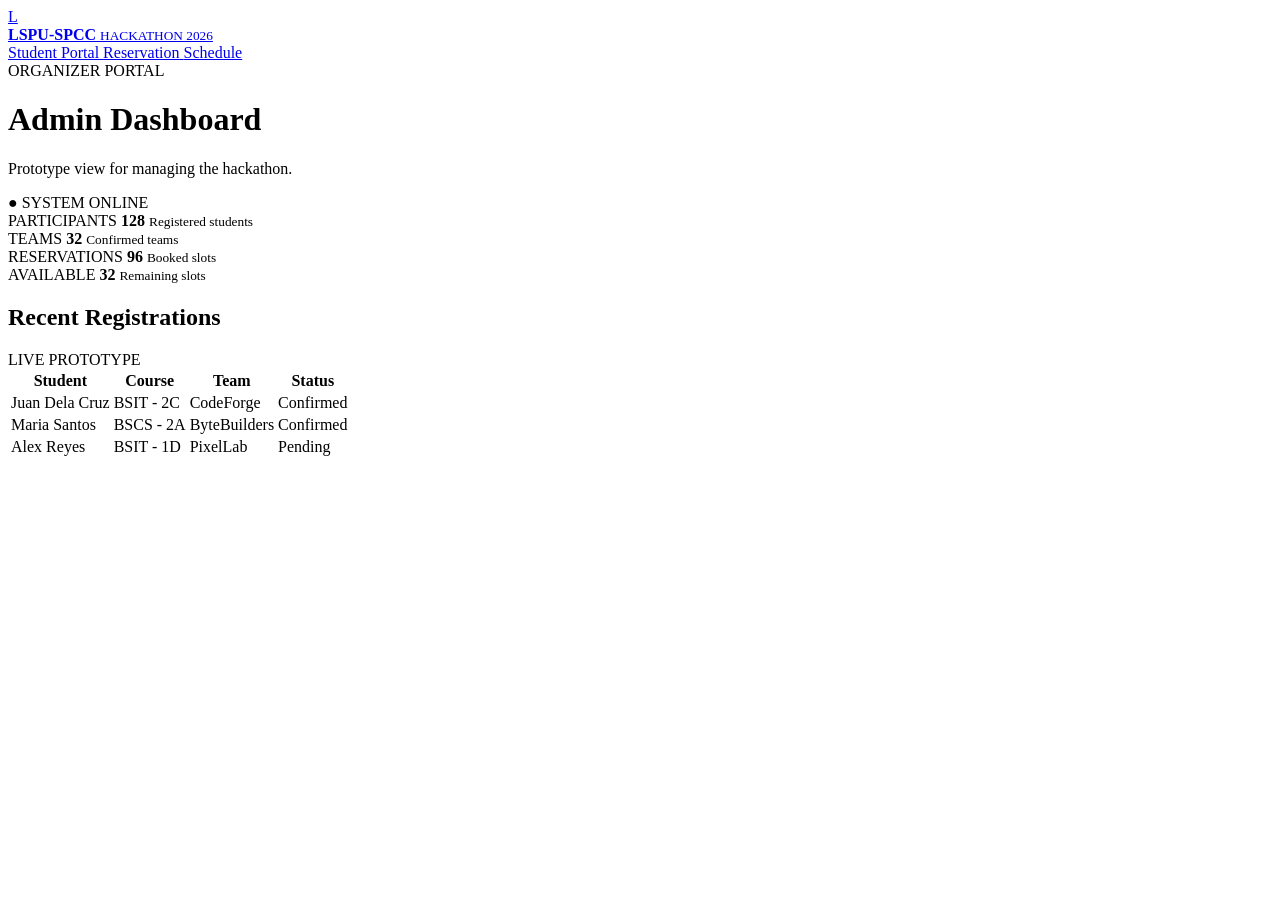
==== admin.html @ 0a04799a "Add files via upload" ====
<!DOCTYPE html>
<html lang="en">

<head>
    <meta charset="UTF-8">
    <meta name="viewport" content="width=device-width, initial-scale=1">
    <title>Admin | LSPU-SPCC Hackathon</title>
    <link rel="stylesheet" href="css/style.css">
</head>

<body class="app-page">

    <nav class="navbar">

        <a href="index.html" class="brand">

            <span class="brand-mark">L</span>

            <div>
                <b>LSPU-SPCC</b>
                <small>HACKATHON 2026</small>
            </div>

        </a>


        <div class="nav-links">

            <a href="dashboard.html">
                Student Portal
            </a>
            <a href="reservation.html">
                Reservation
            </a>

            <a href="schedule.html">
                Schedule
            </a>

        </div>

    </nav>


    <main class="content">

        <div class="welcome">

            <div>

                <span class="eyebrow">
                    ORGANIZER PORTAL
                </span>

                <h1>
                    Admin Dashboard
                </h1>

                <p>
                    Prototype view for managing the hackathon.
                </p>

            </div>

            <span class="status">
                ● SYSTEM ONLINE
            </span>

        </div>


        <div class="cards four">

            <div class="dash-card">

                <span>
                    PARTICIPANTS
                </span>

                <b>
                    128
                </b>

                <small>
                    Registered students
                </small>

            </div>


            <div class="dash-card">

                <span>
                    TEAMS
                </span>

                <b>
                    32
                </b>

                <small>
                    Confirmed teams
                </small>

            </div>


            <div class="dash-card">

                <span>
                    RESERVATIONS
                </span>

                <b>
                    96
                </b>

                <small>
                    Booked slots
                </small>

            </div>


            <div class="dash-card">

                <span>
                    AVAILABLE
                </span>

                <b>
                    32
                </b>

                <small>
                    Remaining slots
                </small>

            </div>

        </div>


        <section class="panel table-panel">

            <div class="panel-head">

                <h2>
                    Recent Registrations
                </h2>

                <span class="badge">
                    LIVE PROTOTYPE
                </span>

            </div>


            <table>

                <thead>

                    <tr>
                        <th>Student</th>
                        <th>Course</th>
                        <th>Team</th>
                        <th>Status</th>
                    </tr>

                </thead>


                <tbody>

                    <tr>

                        <td>
                            Juan Dela Cruz
                        </td>

                        <td>
                            BSIT - 2C
                        </td>

                        <td>
                            CodeForge
                        </td>

                        <td>
                            <span class="badge">
                                Confirmed
                            </span>
                        </td>

                    </tr>


                    <tr>

                        <td>
                            Maria Santos
                        </td>

                        <td>
                            BSCS - 2A
                        </td>

                        <td>
                            ByteBuilders
                        </td>

                        <td>
                            <span class="badge">
                                Confirmed
                            </span>
                        </td>

                    </tr>


                    <tr>

                        <td>
                            Alex Reyes
                        </td>

                        <td>
                            BSIT - 1D
                        </td>

                        <td>
                            PixelLab
                        </td>

                        <td>
                            <span class="badge">
                                Pending
                            </span>
                        </td>

                    </tr>

                </tbody>

            </table>

        </section>

    </main>

</body>

</html>
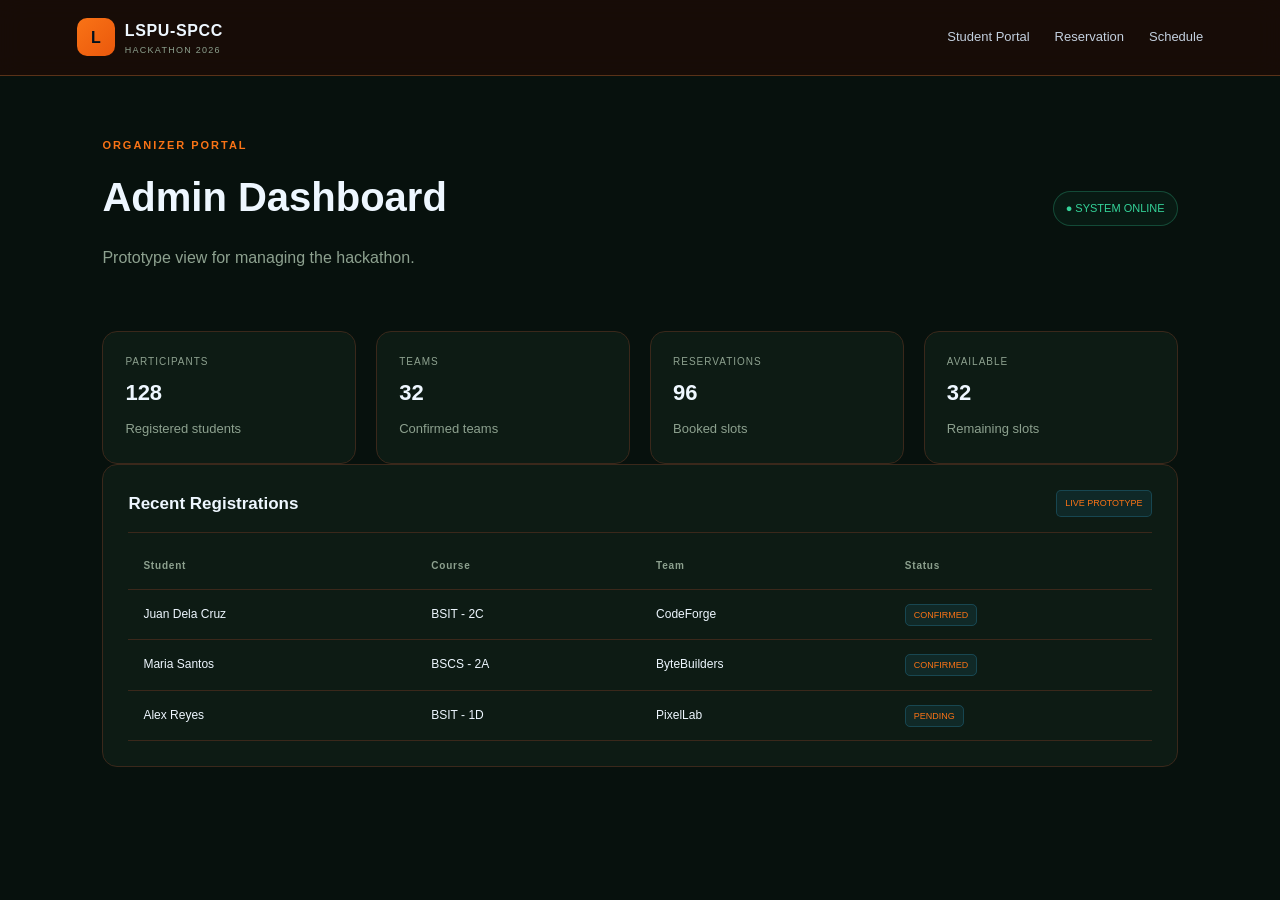
==== commit 1323e7ce: "Update stylesheet link in admin.html" ====
--- a/admin.html
+++ b/admin.html
@@ -5,7 +5,7 @@
     <meta charset="UTF-8">
     <meta name="viewport" content="width=device-width, initial-scale=1">
     <title>Admin | LSPU-SPCC Hackathon</title>
-    <link rel="stylesheet" href="css/style.css">
+    <link rel="stylesheet" href="style.css">
 </head>
 
 <body class="app-page">
@@ -250,4 +250,4 @@
 
 </body>
 
-</html>+</html>
--- a/style.css
+++ b/style.css
@@ -0,0 +1,979 @@
+@import url('https://fonts.googleapis.com/css2?family=Inter:wght@400;500;600;700;800&display=swap');
+
+:root {
+    --bg: #07110d;
+    --panel: #0d1b14;
+    --panel2: #102218;
+    --text: #eef7ff;
+    --muted: #8da18f;
+
+    /* ORANGE THEME */
+    --accent: #f97316;
+    --accent2: #ea580c;
+
+    --line: #3a281b;
+    --green: #34d399;
+}
+
+* {
+    box-sizing: border-box;
+}
+
+html {
+    scroll-behavior: smooth;
+}
+
+body {
+    margin: 0;
+    background: var(--bg);
+    color: var(--text);
+    font-family: Inter, Arial, sans-serif;
+    line-height: 1.6;
+}
+
+a {
+    text-decoration: none;
+    color: inherit;
+}
+
+.navbar {
+    height: 76px;
+    display: flex;
+    align-items: center;
+    justify-content: space-between;
+    padding: 0 6%;
+    border-bottom: 1px solid #5a3218;
+    background: rgba(25, 13, 7, .92);
+    backdrop-filter: blur(12px);
+    position: sticky;
+    top: 0;
+    z-index: 10;
+}
+
+/* Orange brand icon */
+.brand-mark {
+    background: linear-gradient(135deg, #f97316, #ea580c);
+    color: #1a0a00;
+}
+
+/* Navbar links */
+.nav-links {
+    color: #d8c3b5;
+}
+
+/* Active and hover links */
+.nav-links a:hover,
+.active {
+    color: #f97316 !important;
+}
+
+.brand {
+    display: flex;
+    align-items: center;
+    gap: 10px;
+}
+
+.brand-mark {
+    width: 38px;
+    height: 38px;
+    border-radius: 10px;
+    background: linear-gradient(135deg, var(--accent), var(--accent2));
+    display: grid;
+    place-items: center;
+    font-weight: 800;
+    color: #00111e;
+}
+
+.brand b {
+    display: block;
+    letter-spacing: .04em;
+}
+
+.brand small {
+    display: block;
+    color: var(--muted);
+    font-size: 9px;
+    letter-spacing: .14em;
+}
+
+.nav-links {
+    display: flex;
+    gap: 25px;
+    align-items: center;
+    font-size: 13px;
+    color: #c3d0df;
+}
+
+.nav-links a:hover,
+.active {
+    color: var(--accent) !important;
+}
+
+.btn {
+    display: inline-block;
+    border: 0;
+    border-radius: 9px;
+    padding: 10px 17px;
+    background: var(--accent);
+    color: #03111d;
+    font-weight: 700;
+    cursor: pointer;
+    transition: .2s;
+}
+
+.btn:hover {
+    transform: translateY(-2px);
+    background: #7dd3fc;
+}
+
+.btn-outline {
+    background: transparent;
+    color: var(--text);
+    border: 1px solid var(--line);
+}
+
+.btn-lg {
+    padding: 14px 22px;
+}
+
+.btn-full {
+    width: 100%;
+    font-size: 15px;
+}
+
+.hero {
+    min-height: calc(100vh - 76px);
+    display: grid;
+    grid-template-columns: 1.1fr .9fr;
+    align-items: center;
+    gap: 50px;
+    padding: 70px 8%;
+    background: radial-gradient(
+        circle at 75% 45%,
+        #123552 0,
+        transparent 35%
+    );
+}
+
+.eyebrow {
+    font-size: 11px;
+    letter-spacing: .18em;
+    color: var(--accent);
+    font-weight: 800;
+}
+
+.hero h1 {
+    font-size: clamp(48px, 7vw, 86px);
+    line-height: 1.02;
+    margin: 16px 0;
+}
+
+.hero h1 span,
+h2 span {
+    color: var(--accent);
+}
+
+.hero p {
+    max-width: 590px;
+    color: var(--muted);
+    font-size: 17px;
+}
+
+.hero-actions {
+    display: flex;
+    align-items: center;
+    gap: 25px;
+    margin: 30px 0;
+}
+
+.text-link {
+    color: var(--accent);
+    font-weight: 600;
+}
+
+.stats {
+    display: flex;
+    gap: 45px;
+    margin-top: 45px;
+}
+
+.stats b {
+    font-size: 22px;
+    display: block;
+}
+
+.stats span {
+    font-size: 11px;
+    color: var(--muted);
+    text-transform: uppercase;
+    letter-spacing: .1em;
+}
+
+.hero-card {
+    height: 410px;
+    border: 1px solid #20415e;
+    border-radius: 24px;
+    background: linear-gradient(145deg, #0e2439, #07131f);
+    display: grid;
+    place-items: center;
+    position: relative;
+    overflow: hidden;
+    box-shadow: 0 30px 80px #0005;
+}
+
+.hero-card:before {
+    content: "";
+    width: 280px;
+    height: 280px;
+    border: 1px solid #38bdf833;
+    border-radius: 50%;
+    position: absolute;
+}
+
+.hero-orbit {
+    font-size: 100px;
+    filter: drop-shadow(0 0 25px #38bdf899);
+}
+
+.floating-tag {
+    position: absolute;
+    top: 25px;
+    right: 25px;
+    color: var(--green);
+    border: 1px solid #34d39955;
+    background: #34d39912;
+    padding: 7px 10px;
+    border-radius: 30px;
+    font-size: 10px;
+    font-weight: 800;
+}
+
+.code-window {
+    position: absolute;
+    bottom: 25px;
+    left: 25px;
+    right: 25px;
+    padding: 17px;
+    border: 1px solid var(--line);
+    background: #06101c;
+    border-radius: 13px;
+}
+
+.code-window span {
+    color: var(--accent);
+    font-size: 25px;
+}
+
+.code-window i {
+    display: inline-block;
+    width: 7px;
+    height: 7px;
+    background: #587089;
+    border-radius: 50%;
+    margin-left: 5px;
+}
+
+.code-window div {
+    float: right;
+}
+
+.code-window p {
+    font-family: monospace;
+    color: #7dd3fc;
+    font-size: 12px;
+    margin: 7px 0 0;
+}
+
+.section {
+    padding: 90px 8%;
+}
+
+.section-heading {
+    text-align: center;
+    max-width: 720px;
+    margin: auto;
+}
+
+.section-heading h2 {
+    font-size: 42px;
+    line-height: 1.15;
+    margin: 12px 0;
+}
+
+.section-heading p {
+    color: var(--muted);
+}
+
+.cards {
+    display: grid;
+    gap: 20px;
+    margin-top: 45px;
+}
+
+.three {
+    grid-template-columns: repeat(3, 1fr);
+}
+
+.four {
+    grid-template-columns: repeat(4, 1fr);
+}
+
+.feature-card,
+.dash-card,
+.panel {
+    background: var(--panel);
+    border: 1px solid var(--line);
+    border-radius: 15px;
+}
+
+.feature-card {
+    padding: 30px;
+}
+
+.feature-card .icon {
+    font-size: 28px;
+}
+
+.feature-card h3 {
+    margin-bottom: 5px;
+}
+
+.feature-card p,
+.dash-card small {
+    color: var(--muted);
+    font-size: 13px;
+}
+
+.dark-section {
+    background: #050d17;
+}
+
+.timeline {
+    max-width: 850px;
+    margin: 45px auto 0;
+    border-left: 1px solid #27506e;
+    padding-left: 35px;
+}
+
+.timeline div {
+    padding: 15px 20px;
+    border: 1px solid var(--line);
+    background: var(--panel);
+    border-radius: 10px;
+    margin-bottom: 15px;
+}
+
+.timeline b {
+    color: var(--accent);
+    display: inline-block;
+    width: 110px;
+    font-size: 13px;
+}
+
+.cta {
+    margin: 20px 8% 70px;
+    padding: 35px 45px;
+    border: 1px solid #1c4864;
+    background: linear-gradient(100deg, #0d2235, #0b1725);
+    border-radius: 18px;
+    display: flex;
+    align-items: center;
+    justify-content: space-between;
+}
+
+.cta h2 {
+    margin: 5px 0;
+}
+
+.cta .eyebrow {
+    font-size: 10px;
+}
+
+footer {
+    padding: 25px 8%;
+    border-top: 1px solid var(--line);
+    display: flex;
+    justify-content: space-between;
+    color: #61748b;
+    font-size: 11px;
+}
+
+/* =========================
+   ORANGE LOGIN DESIGN
+   ========================= */
+
+.auth-page {
+    min-height: 100vh;
+    display: grid;
+    place-items: center;
+    padding: 30px;
+    background:
+        radial-gradient(circle at 50% 20%, #4a250d 0, transparent 35%),
+        linear-gradient(135deg, #090909, #17100b);
+}
+
+.auth-shell {
+    width: min(450px, 92%);
+}
+
+.auth-box {
+    background: rgba(25, 18, 12, 0.95);
+    border: 1px solid #713b15;
+    padding: 42px;
+    border-radius: 22px;
+    box-shadow:
+        0 25px 70px rgba(0, 0, 0, .65),
+        0 0 35px rgba(249, 115, 22, .08);
+    position: relative;
+    overflow: hidden;
+}
+
+/* Orange glow at the top */
+.auth-box::before {
+    content: "";
+    position: absolute;
+    top: 0;
+    left: 10%;
+    width: 80%;
+    height: 3px;
+    background: linear-gradient(
+        90deg,
+        transparent,
+        #f97316,
+        #fb923c,
+        #f97316,
+        transparent
+    );
+    box-shadow: 0 0 20px #f97316;
+}
+
+.auth-box.wide {
+    max-width: 650px;
+    margin: auto;
+}
+
+.center {
+    justify-content: center;
+    margin-bottom: 30px;
+}
+
+.auth-box h1 {
+    text-align: center;
+    margin: 5px 0;
+    font-size: 30px;
+    color: #fff7ed;
+}
+
+.muted {
+    text-align: center;
+    color: #a89b8c;
+    font-size: 13px;
+}
+
+.back {
+    display: block;
+    color: #a89b8c;
+    margin-bottom: 15px;
+    font-size: 13px;
+    transition: .2s;
+}
+
+.back:hover {
+    color: #fb923c;
+}
+
+.auth-box form {
+    margin-top: 25px;
+}
+
+label {
+    display: block;
+    color: #e7d7c7;
+    font-size: 12px;
+    font-weight: 600;
+    margin: 18px 0 8px;
+}
+
+input {
+    width: 100%;
+    padding: 13px 14px;
+    border-radius: 10px;
+    border: 1px solid #4a2a16;
+    background: #100d0a;
+    color: #fff;
+    outline: none;
+    transition: .25s;
+}
+
+input::placeholder {
+    color: #71665c;
+}
+
+input:focus {
+    border-color: #f97316;
+    box-shadow: 0 0 0 3px rgba(249, 115, 22, .12);
+    background: #15100c;
+}
+
+.form-grid {
+    display: grid !important;
+    grid-template-columns: 1fr 1fr;
+    gap: 0 15px;
+}
+
+.form-grid .full {
+    grid-column: 1 / -1;
+}
+
+/* Login button */
+.btn-full {
+    width: 100%;
+    font-size: 15px;
+    margin-top: 20px;
+    padding: 14px;
+    border-radius: 10px;
+    background: linear-gradient(
+        135deg,
+        #f97316,
+        #ea580c
+    );
+    color: white;
+    font-weight: 800;
+    border: none;
+    box-shadow: 0 8px 25px rgba(249, 115, 22, .2);
+    transition: .25s;
+}
+
+.btn-full:hover {
+    transform: translateY(-2px);
+    background: linear-gradient(
+        135deg,
+        #fb923c,
+        #f97316
+    );
+    box-shadow: 0 12px 30px rgba(249, 115, 22, .35);
+}
+
+.check {
+    display: flex;
+    gap: 8px;
+    align-items: center;
+}
+
+.check input {
+    width: auto;
+    accent-color: #f97316;
+}
+
+.demo-note {
+    margin-top: 18px;
+    padding: 12px;
+    border-radius: 10px;
+    background: rgba(249, 115, 22, .06);
+    border: 1px solid rgba(249, 115, 22, .2);
+    color: #d6b99e;
+    font-size: 11px;
+}
+
+.switch {
+    text-align: center;
+    color: #a89b8c;
+    font-size: 12px;
+    margin-bottom: 0;
+    margin-top: 20px;
+}
+
+.switch a {
+    color: #fb923c;
+    font-weight: 700;
+    transition: .2s;
+}
+
+.switch a:hover {
+    color: #fdba74;
+}
+
+.app-page {
+    min-height: 100vh;
+}
+
+.dashboard,
+.content {
+    padding: 55px 8%;
+    max-width: 1400px;
+    margin: auto;
+}
+
+.welcome {
+    display: flex;
+    justify-content: space-between;
+    align-items: center;
+    margin-bottom: 35px;
+}
+
+.welcome h1,
+.page-title h1 {
+    font-size: 40px;
+    margin: 8px 0;
+}
+
+.welcome p,
+.page-title p {
+    color: var(--muted);
+}
+
+.status {
+    color: var(--green);
+    font-size: 11px;
+    border: 1px solid #34d39944;
+    background: #34d3990c;
+    padding: 8px 12px;
+    border-radius: 20px;
+}
+
+.dash-card {
+    padding: 22px;
+}
+
+.dash-card span {
+    font-size: 10px;
+    color: var(--muted);
+    display: block;
+    letter-spacing: .1em;
+}
+
+.dash-card b {
+    font-size: 22px;
+    display: block;
+    margin: 5px 0;
+}
+
+.dashboard-grid {
+    display: grid;
+    grid-template-columns: 1.5fr 1fr;
+    gap: 20px;
+    margin-top: 20px;
+}
+
+.panel {
+    padding: 25px;
+}
+
+.panel-head {
+    display: flex;
+    justify-content: space-between;
+    align-items: center;
+    border-bottom: 1px solid var(--line);
+    padding-bottom: 15px;
+    margin-bottom: 10px;
+}
+
+.panel-head h2 {
+    font-size: 17px;
+    margin: 0;
+}
+
+.badge {
+    font-size: 9px;
+    padding: 5px 8px;
+    border-radius: 5px;
+    background: #38bdf815;
+    color: var(--accent);
+    border: 1px solid #38bdf833;
+    text-transform: uppercase;
+}
+
+.action-grid {
+    display: grid;
+    grid-template-columns: 1fr 1fr;
+    gap: 12px;
+}
+
+.action-grid a {
+    padding: 18px;
+    border: 1px solid var(--line);
+    border-radius: 10px;
+}
+
+.action-grid a:hover {
+    border-color: #38bdf866;
+}
+
+.action-grid strong {
+    display: block;
+    font-size: 13px;
+}
+
+.action-grid span {
+    font-size: 10px;
+    color: var(--muted);
+}
+
+.details p {
+    display: flex;
+    justify-content: space-between;
+    border-bottom: 1px solid var(--line);
+    padding: 10px 0;
+    margin: 0;
+    font-size: 12px;
+}
+
+.details span {
+    color: var(--muted);
+}
+
+.page-title {
+    margin-bottom: 35px;
+}
+
+.reservation-layout {
+    display: grid;
+    grid-template-columns: 1.2fr .8fr;
+    gap: 20px;
+}
+
+.calendar-head {
+    display: flex;
+    align-items: center;
+    justify-content: space-between;
+}
+
+.calendar-head button {
+    background: none;
+    border: 0;
+    color: var(--accent);
+    font-size: 28px;
+    cursor: pointer;
+}
+
+.calendar-head h2 {
+    font-size: 18px;
+}
+
+.week,
+.calendar {
+    display: grid;
+    grid-template-columns: repeat(7, 1fr);
+    gap: 7px;
+}
+
+.week {
+    text-align: center;
+    color: var(--muted);
+    font-size: 10px;
+    margin: 15px 0;
+}
+
+.calendar span,
+.calendar button {
+    min-height: 55px;
+    border: 1px solid var(--line);
+    border-radius: 8px;
+    background: #091725;
+    color: #9fb1c4;
+    display: grid;
+    place-items: center;
+}
+
+.calendar .selected-day {
+    background: var(--accent);
+    color: #02111c;
+    border: 0;
+    font-weight: 800;
+}
+
+.slots {
+    display: grid;
+    gap: 9px;
+    margin: 15px 0;
+}
+
+.slots button {
+    padding: 13px;
+    border: 1px solid var(--line);
+    background: #091725;
+    color: white;
+    border-radius: 8px;
+    text-align: left;
+    display: flex;
+    justify-content: space-between;
+    cursor: pointer;
+}
+
+.slots button:hover,
+.slots button.selected {
+    border-color: var(--accent);
+    background: #38bdf810;
+}
+
+.slots span {
+    color: var(--green);
+    font-size: 11px;
+}
+
+.slots .taken {
+    opacity: .4;
+    cursor: not-allowed;
+}
+
+.success-msg {
+    color: var(--green);
+    font-size: 12px;
+    min-height: 20px;
+}
+
+.schedule-list {
+    padding: 0;
+    overflow: hidden;
+}
+
+.schedule-item {
+    display: grid;
+    grid-template-columns: 120px 1fr 120px;
+    gap: 20px;
+    padding: 24px;
+    border-bottom: 1px solid var(--line);
+    align-items: center;
+}
+
+.schedule-item:last-child {
+    border: 0;
+}
+
+.schedule-item > b {
+    color: var(--accent);
+    font-size: 15px;
+}
+
+.schedule-item h3 {
+    font-size: 15px;
+    margin: 0;
+}
+
+.schedule-item p {
+    color: var(--muted);
+    font-size: 11px;
+    margin: 3px 0;
+}
+
+.schedule-item > span {
+    font-size: 9px;
+    color: var(--muted);
+    text-align: right;
+}
+
+.table-panel {
+    overflow: auto;
+}
+
+table {
+    width: 100%;
+    border-collapse: collapse;
+    font-size: 12px;
+}
+
+th,
+td {
+    text-align: left;
+    padding: 15px;
+    border-bottom: 1px solid var(--line);
+}
+
+th {
+    color: var(--muted);
+    font-size: 10px;
+    letter-spacing: .08em;
+}
+
+@media (max-width: 800px) {
+
+    .navbar {
+        height: auto;
+        min-height: 76px;
+        padding: 12px 5%;
+        gap: 10px;
+        flex-wrap: wrap;
+    }
+
+    .brand {
+        flex-shrink: 0;
+    }
+
+    .nav-links {
+        width: 100%;
+        display: flex;
+        gap: 18px;
+        align-items: center;
+        overflow-x: auto;
+        white-space: nowrap;
+        padding: 5px 0;
+        scrollbar-width: none;
+    }
+
+    .nav-links::-webkit-scrollbar {
+        display: none;
+    }
+
+    .nav-links a {
+        display: inline-block;
+        flex-shrink: 0;
+        font-size: 12px;
+    }
+
+    .nav-links .btn {
+        flex-shrink: 0;
+    }
+
+    .hero {
+        grid-template-columns: 1fr;
+        padding-top: 50px;
+    }
+
+    .hero-card {
+        height: 300px;
+    }
+
+    .three,
+    .four,
+    .dashboard-grid,
+    .reservation-layout {
+        grid-template-columns: 1fr;
+    }
+
+    .form-grid {
+        grid-template-columns: 1fr;
+    }
+
+    .form-grid .full {
+        grid-column: auto;
+    }
+
+    .stats {
+        gap: 20px;
+    }
+
+    .cta,
+    footer,
+    .welcome {
+        flex-direction: column;
+        align-items: flex-start;
+        gap: 20px;
+    }
+
+    .schedule-item {
+        grid-template-columns: 1fr;
+    }
+
+    .schedule-item > span {
+        text-align: left;
+    }
+
+    .section {
+        padding: 70px 6%;
+    }
+
+    .dashboard,
+    .content {
+        padding: 40px 6%;
+    }
+}
